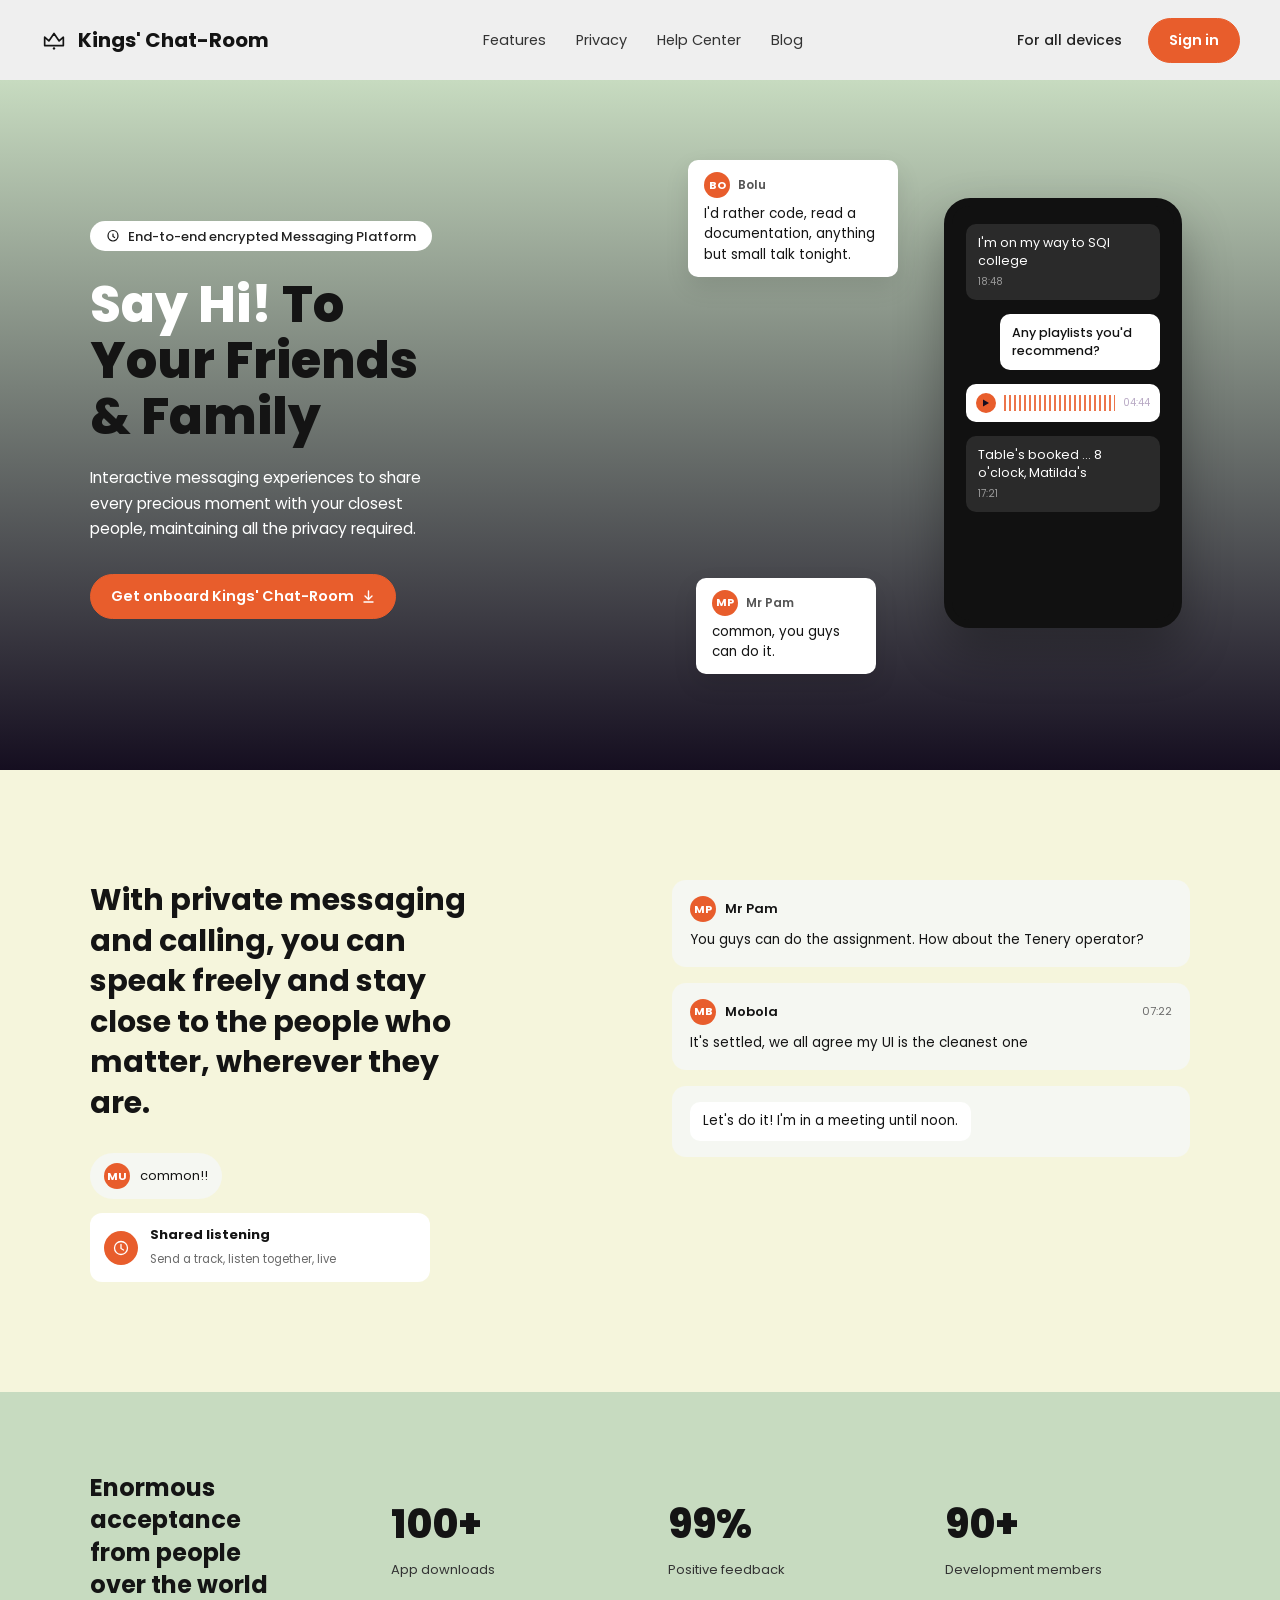
==== folder/public/index.html @ 9a1ed865 "posting" ====
<!DOCTYPE html>
<html lang="en">
<head>
<meta charset="UTF-8">
<meta name="viewport" content="width=device-width, initial-scale=1.0">
<title>Kings' Chat-Room</title>
<link rel="preconnect" href="https://fonts.googleapis.com">
<link href="https://fonts.googleapis.com/css2?family=Poppins:wght@400;500;600;700;800&display=swap" rel="stylesheet">
<link rel="stylesheet" href="style.css">
</head>
<body>

<nav>
  <div class="nav-top">
    <div class="logo">
      <svg width="28" height="28" viewBox="0 0 30 30" fill="none">
        <path d="M5 21L5 12L9.5 16L15 8L20.5 16L25 12L25 21H5Z" stroke="#141414" stroke-width="1.8" stroke-linejoin="round"/>
        <circle cx="15" cy="24" r="1.3" fill="#141414"/>
      </svg>
      <span>Kings' Chat-Room</span>
    </div>
    <div class="navlinks">
      <a href="#">Features</a>
      <a href="#">Privacy</a>
      <a href="#">Help Center</a>
      <a href="#">Blog</a>
    </div>
    <div class="navright">
      <span class="devices">For all devices</span>
      <a class="btn-gold nav-cta" href="#">Sign in</a>
      <button class="hamburger-btn" id="hamburgerBtn" aria-label="Toggle menu" aria-expanded="false" aria-controls="mobileMenu">
        <svg width="22" height="22" viewBox="0 0 22 22" fill="none">
          <path d="M3 6h16M3 11h16M3 16h16" stroke="#141414" stroke-width="1.8" stroke-linecap="round"/>
        </svg>
      </button>
    </div>
  </div>

  <div class="mobile-menu" id="mobileMenu">
    <a href="#">Features</a>
    <a href="#">Privacy</a>
    <a href="#">Help Center</a>
    <a href="#">Blog</a>
    <a class="btn-gold" href="signin.html">Sign in</a>
  </div>
</nav>

<section class="hero">
  <svg class="hero-crest" viewBox="0 0 200 200" fill="none">
    <path d="M40 130L40 70L70 100L100 40L130 100L160 70L160 130H40Z" stroke="#E0BE6E" stroke-width="2"/>
  </svg>
  <div class="wrap hero-grid">
    <div>
      <div class="eyebrow">
        <svg width="14" height="14" viewBox="0 0 14 14" fill="none"><path d="M7 1.5C4 1.5 2 4 2 7c0 3.5 3 5 5 5s5-1.5 5-5c0-3-2-5.5-5-5.5Z" stroke="#141414" stroke-width="1.2"/><path d="M7 5v2.5l1.6 1" stroke="#141414" stroke-width="1.2" stroke-linecap="round"/></svg>
        End-to-end encrypted Messaging Platform
      </div>
      <h1><em>Say Hi!</em> To Your Friends & Family</h1>
      <p style="color: #ffffff;">Interactive messaging experiences to share every precious moment with your closest people, maintaining all the privacy required.</p>
      <div class="hero-cta">
        <a class="btn-gold" href="signup.html">
          Get onboard Kings' Chat-Room
          <svg width="13" height="13" viewBox="0 0 13 13" fill="none"><path d="M6.5 1v8M3 6l3.5 3.5L10 6M2 12h9" stroke="#fff" stroke-width="1.4" stroke-linecap="round" stroke-linejoin="round"/></svg>
        </a>
      </div>
    </div>

    <div class="panel-stage">
      <div class="bubble b1">
        <div class="bubble-from"><span class="avatar-ring">BO</span> Bolu</div>
        I'd rather code, read a documentation, anything but small talk tonight.
      </div>

      <div class="phone">
        <div class="phone-msg">I'm on my way to SQI college<div class="phone-time">18:48</div></div>
        <div class="phone-msg self">Any playlists you'd recommend?</div>
        <div class="voice-row">
          <div class="play-dot"><svg width="8" height="8" viewBox="0 0 8 8"><path d="M1 0.5L7 4L1 7.5V0.5Z" fill="#150E20"/></svg></div>
          <div class="wave"></div>
          <span style="font-size:10px;color:#B8A9C4;">04:44</span>
        </div>
        <div class="phone-msg">Table's booked ... 8 o'clock, Matilda's<div class="phone-time">17:21</div></div>
      </div>

      <div class="bubble b4">
        <div class="bubble-from"><span class="avatar-ring">MP</span> Mr Pam</div>
        common, you guys can do it.
      </div>
    </div>
  </div>
</section>

<section class="strip">
  <div class="wrap strip-grid">
    <div>
      <h2>With private messaging and calling, you can speak freely and stay close to the people who matter, wherever they are.</h2>
      <div class="strip-mini">
        <span class="avatar-ring">MU</span> common!!
      </div>
      <div class="service-row" style="max-width:340px;">
        <div class="service-icon">
          <svg width="16" height="16" viewBox="0 0 16 16" fill="none"><circle cx="8" cy="8" r="6.5" stroke="#fff" stroke-width="1.3"/><path d="M8 4.5v4l2.5 1.5" stroke="#fff" stroke-width="1.3" stroke-linecap="round"/></svg>
        </div>
        <div class="service-text">
          <b>Shared listening</b>
          <span>Send a track, listen together, live</span>
        </div>
      </div>
    </div>

    <div class="card-stack">
      <div class="card">
        <div class="from">
          <div class="from-left"><span class="avatar-ring">MP</span> Mr Pam</div>
        </div>
        <p>You guys can do the assignment. How about the Tenery operator?</p>
      </div>
      <div class="card">
        <div class="from">
          <div class="from-left"><span class="avatar-ring">MB</span> Mobola</div>
          <span class="card-time from-time">07:22</span>
        </div>
        <p>It's settled, we all agree my UI is the cleanest one </p>
      </div>
      <div class="card self">
        <p>Let's do it! I'm in a meeting until noon.</p>
      </div>
    </div>
  </div>
</section>

<section class="stats">
  <div class="wrap stats-grid">
    <h3>Enormous acceptance from people over the world</h3>
    <div class="stat">
      <div class="stat-num">100+</div>
      <div class="stat-label">App downloads</div>
    </div>
    <div class="stat">
      <div class="stat-num">99%</div>
      <div class="stat-label">Positive feedback</div>
    </div>
    <div class="stat">
      <div class="stat-num">90+</div>
      <div class="stat-label">Development members</div>
    </div>
  </div>
</section>

<script src="script.js"></script>
</body>
</html>
---- folder/public/style.css ----
:root {
  --plum: #c7dbc0;
  --plum-deep: #150e20;
  --parchment: #ffffff;
  --parchment-dim: #f5f7f2;
  --gold: #e85d2c;
  --gold-bright: #f0754a;
  --ink: #141414;
  --lilac: #3a3a3a;
  --lilac-dim: #6b6b6b;
}
* {
  box-sizing: border-box;
}
body {
  margin: 0;
  padding: 0;
}
html {
  overflow-x: hidden;
  margin: 0;
  padding: 0;
}
body {
  font-family: "Poppins", Arial, sans-serif;
  color: var(--ink);
  background: var(--parchment);
  -webkit-font-smoothing: antialiased;
  overflow-x: hidden;
  padding-top: 80px;
}
h1{
    font-family: "Poppins", Arial, sans-serif;
}
h2{
    font-family: "Poppins", Arial, sans-serif;
}
h3{
  font-family: "Poppins", Arial, sans-serif;
}
.serif {
  font-family: "Poppins", Arial, sans-serif;
}
a {
  text-decoration: none;
  color: inherit;
}
img {
  display: block;
}
svg {
  display: block;
}

.wrap {
  max-width: 1180px;
  margin: 0 auto;
  padding: 0 40px;
}

/* Nav */
nav {
  background: #efefef;
  position: fixed;
  top: 0;
  left: 0;
  z-index: 1000;
  width: 100%;
}
.nav-top {
  display: flex;
  align-items: center;
  justify-content: space-between;
  height: 80px;
  padding: 0 40px;
}
.logo {
  display: flex;
  align-items: center;
  gap: 10px;
}
.logo span {
  font-size: 20px;
  font-weight: 700;
  color: var(--ink);
  letter-spacing: 0;
}
.navlinks {
  display: flex;
  gap: 30px;
}
.navlinks a {
  font-size: 14.5px;
  color: #333;
  transition: color 0.15s;
}
.navlinks a:hover {
  color: var(--gold);
}
.navright {
  display: flex;
  align-items: center;
  gap: 26px;
}
.navright .devices {
  font-size: 14px;
  color: #222;
  font-weight: 500;
}
.btn-gold {
  display: inline-flex;
  align-items: center;
  gap: 8px;
  background: var(--gold);
  color: #fff;
  padding: 11px 20px;
  border-radius: 24px;
  font-weight: 600;
  font-size: 14.5px;
  border: 1px solid var(--gold);
}
.btn-gold:hover {
  background: var(--gold-bright);
}

.hamburger-btn {
  display: none;
  align-items: center;
  justify-content: center;
  width: 38px;
  height: 38px;
  background: transparent;
  border: none;
  padding: 0;
  cursor: pointer;
}

.mobile-menu {
  display: none;
  flex-direction: column;
  background: #efefef;
  padding: 4px 40px 20px;
}
.mobile-menu.open {
  display: flex;
}
.mobile-menu a {
  padding: 13px 2px;
  font-size: 15px;
  color: #222;
  border-bottom: 1px solid rgba(0, 0, 0, 0.08);
}
.mobile-menu .btn-gold {
  margin-top: 14px;
  justify-content: center;
}

/* HERO */
.hero {
  background: linear-gradient(180deg, var(--plum) 0%, var(--plum-deep) 100%);
  position: relative;
  overflow: hidden;
  padding: 80px 0 90px;
}
.hero-crest {
  display: none;
}
.hero-grid {
  display: grid;
  grid-template-columns: 1fr 1fr;
  gap: 40px;
  align-items: center;
  position: relative;
  z-index: 1;
}
.eyebrow {
  display: inline-flex;
  align-items: center;
  gap: 8px;
  background: #fff;
  color: #222;
  padding: 8px 16px;
  border-radius: 20px;
  font-size: 13px;
  line-height: 1;
  margin-bottom: 26px;
  font-weight: 500;
  white-space: nowrap;
}
.eyebrow svg {
  flex: none;
}
.hero h1 {
  color: var(--ink);
  font-size: 50px;
  line-height: 1.12;
  font-weight: 800;
  margin: 0 0 20px;
  max-width: 10ch;
}
.hero h1 em {
  font-style: normal;
  color: #fff;
}
.hero p {
  color: #2c2c2c;
  font-size: 15.5px;
  line-height: 1.65;
  max-width: 40ch;
  margin: 0 0 32px;
}
.hero-cta {
  display: flex;
  align-items: center;
  gap: 20px;
}
.link-ghost {
  font-size: 14.5px;
  color: #333;
  border-bottom: 1px solid #999;
  padding-bottom: 2px;
}

/* CHAT PANEL */
.panel-stage {
  position: relative;
  height: 520px;
}
.bubble {
  position: absolute;
  background: #fff;
  border-radius: 10px;
  padding: 12px 16px;
  font-size: 13.5px;
  line-height: 1.5;
  color: var(--ink);
  box-shadow: 0 10px 24px rgba(0, 0, 0, 0.1);
  max-width: 230px;
}
.bubble-from {
  display: flex;
  align-items: center;
  gap: 8px;
  margin-bottom: 6px;
  font-size: 12px;
  color: #555;
  font-weight: 600;
}
.avatar-ring {
  width: 26px;
  height: 26px;
  border-radius: 50%;
  background: var(--gold);
  color: #fff;
  display: flex;
  align-items: center;
  justify-content: center;
  font-size: 11px;
  font-weight: 700;
  font-family: "Poppins", sans-serif;
  flex: none;
}
.b1 {
  top: 0;
  left: 28px;
  width: 210px;
}
.b2 {
  top: 96px;
  left: 0;
}
.b3 {
  top: 96px;
  left: 0;
}

.phone {
  position: absolute;
  right: 8px;
  top: 38px;
  width: 238px;
  height: 430px;
  background: #111;
  border: 8px solid #111;
  border-radius: 26px;
  padding: 18px 14px;
  box-shadow: 0 24px 50px rgba(0, 0, 0, 0.3);
}
.phone-msg {
  background: #2a2a2a;
  color: #fff;
  border-radius: 10px;
  padding: 10px 12px;
  font-size: 12.5px;
  margin-bottom: 14px;
}
.phone-msg.self {
  background: #fff;
  color: #111;
  font-weight: 500;
  margin-left: 34px;
}
.phone-time {
  font-size: 10px;
  color: #999;
  margin-top: 4px;
}
.voice-row {
  display: flex;
  align-items: center;
  gap: 8px;
  background: #fff;
  border-radius: 10px;
  padding: 9px 10px;
  margin-bottom: 14px;
}
.play-dot {
  width: 20px;
  height: 20px;
  border-radius: 50%;
  background: var(--gold);
  flex: none;
  display: flex;
  align-items: center;
  justify-content: center;
}
.wave {
  flex: 1;
  height: 16px;
  background: repeating-linear-gradient(
    90deg,
    var(--gold) 0 2px,
    transparent 2px 5px
  );
  opacity: 0.85;
}

.b4 {
  bottom: 6px;
  left: 36px;
  width: 180px;
}

/* STRIP */
.strip {
  background: beige;
  padding: 110px 0;
}
.strip-grid {
  display: grid;
  grid-template-columns: 1fr 1fr;
  gap: 64px;
  align-items: start;
}
.strip h2 {
  font-size: 30px;
  line-height: 1.35;
  font-weight: 700;
  color: var(--ink);
  margin: 0 0 30px;
  max-width: 20ch;
}
.strip-mini {
  display: inline-flex;
  align-items: center;
  gap: 10px;
  background: var(--parchment-dim);
  padding: 10px 14px;
  border-radius: 24px;
  font-size: 13px;
}

.card-stack {
  display: flex;
  flex-direction: column;
  gap: 16px;
}
.card {
  background: var(--parchment-dim);
  border-radius: 14px;
  padding: 16px 18px;
}
.card .from {
  display: flex;
  align-items: center;
  justify-content: space-between;
  margin-bottom: 8px;
}
.card .from-left {
  display: flex;
  align-items: center;
  gap: 9px;
  font-size: 13px;
  font-weight: 600;
}
.card .from-time {
  font-size: 11px;
  color: var(--lilac-dim);
}
.card p {
  margin: 0;
  font-size: 13.5px;
  line-height: 1.55;
  color: var(--ink);
}
.card p + p {
  margin-top: 10px;
}
.card.self p {
  background: #fff;
  color: var(--ink);
  display: inline-block;
  padding: 9px 13px;
  border-radius: 10px;
}

.service-row {
  display: flex;
  align-items: center;
  gap: 12px;
  background: #fff;
  border-radius: 12px;
  padding: 12px 14px;
  margin-top: 14px;
}
.service-icon {
  width: 34px;
  height: 34px;
  border-radius: 50%;
  background: var(--gold);
  display: flex;
  align-items: center;
  justify-content: center;
  flex: none;
}
.service-text b {
  display: block;
  color: var(--ink);
  font-size: 13px;
}
.service-text span {
  font-size: 11.5px;
  color: var(--lilac-dim);
}

/* STATS */
.stats {
  background: var(--plum);
  padding: 80px 0;
}
.stats-grid {
  display: grid;
  grid-template-columns: 1.1fr 1fr 1fr 1fr;
  gap: 32px;
  align-items: center;
}
.stats h3 {
  color: var(--ink);
  font-size: 24px;
  line-height: 1.35;
  font-weight: 700;
  margin: 0;
  max-width: 14ch;
}
.stat-num {
  font-family: "Poppins", sans-serif;
  font-size: 40px;
  color: var(--ink);
  font-weight: 800;
}
.stat-label {
  font-size: 13px;
  color: #333;
  margin-top: 6px;
}

@media (max-width: 880px) {
  .wrap {
    padding: 0 24px;
  }
  .nav-top {
    padding: 0 20px;
  }
  .navlinks {
    display: none;
  }
  .navright {
    gap: 14px;
  }
  .navright .devices {
    display: none;
  }
  .navright .nav-cta {
    display: none;
  }
  .hamburger-btn {
    display: flex;
  }
  .mobile-menu {
    padding: 4px 20px 18px;
  }
  .hero {
    padding: 56px 0 64px;
  }
  .hero-grid {
    grid-template-columns: 1fr;
    gap: 36px;
  }
  .strip-grid {
    grid-template-columns: 1fr;
    gap: 16px;
  }
  .hero h1 {
    font-size: 38px;
    max-width: 11ch;
  }
  .hero p {
    max-width: none;
  }
  .strip {
    padding: 64px 0;
  }
  .strip h2 {
    font-size: 26px;
    max-width: none;
  }
  .panel-stage {
    position: static;
    height: auto;
    display: flex;
    flex-direction: column;
    align-items: center;
    gap: 18px;
    margin-top: 36px;
  }
  .bubble {
    position: static;
    width: 100%;
    max-width: 320px;
  }
  .bubble.b1{
    align-self: flex-start;
  }
  .bubble.b4 {
    align-self: flex-start;
  }
  .phone {
    position: static;
    width: 220px;
    height: 396px;
    flex: none;
  }

  .stats {
    padding: 56px 0;
  }
  .stats-grid {
    grid-template-columns: 1fr 1fr;
    row-gap: 36px;
    column-gap: 24px;
  }
  .stats h3 {
    grid-column: 1 / -1;
    max-width: none;
    font-size: 22px;
    text-align: center;
  }
  .stat {
    text-align: center;
  }
  .stat:nth-child(4) {
    grid-column: 1 / -1;
    display: flex;
    flex-direction: column;
    align-items: center;
    text-align: center;
    margin-top: 4px;
  }
}

@media (max-width: 520px) {
  .wrap {
    padding: 0 20px;
  }
  .nav-top {
    padding: 0 16px;
  }
  .logo {
    flex: 1;
    min-width: 0;
  }
  .logo span {
    font-size: 17px;
    white-space: nowrap;
    overflow: hidden;
    text-overflow: ellipsis;
  }
  .btn-gold {
    padding: 10px 16px;
    font-size: 13.5px;
  }
  .hero {
    padding: 44px 0 52px;
  }
  .hero h1 {
    font-size: 32px;
    max-width: none;
  }
  .eyebrow {
    font-size: 11.5px;
    gap: 6px;
    padding: 7px 13px;
  }
  .eyebrow svg {
    width: 12px;
    height: 12px;
  }
  .hero-cta {
    flex-wrap: wrap;
  }
  .hero-cta .btn-gold {
    width: 100%;
    justify-content: center;
  }
  .bubble {
    max-width: 100%;
    font-size: 13px;
  }
  .phone {
    width: 190px;
    height: 344px;
    padding: 14px 11px;
  }
  .phone-msg {
    font-size: 11.5px;
    padding: 8px 10px;
    margin-bottom: 11px;
  }
  .strip h2 {
    font-size: 23px;
  }
  .card {
    padding: 14px 15px;
  }
  .stats h3 {
    font-size: 21px;
  }
  .stat-num {
    font-size: 34px;
  }
}
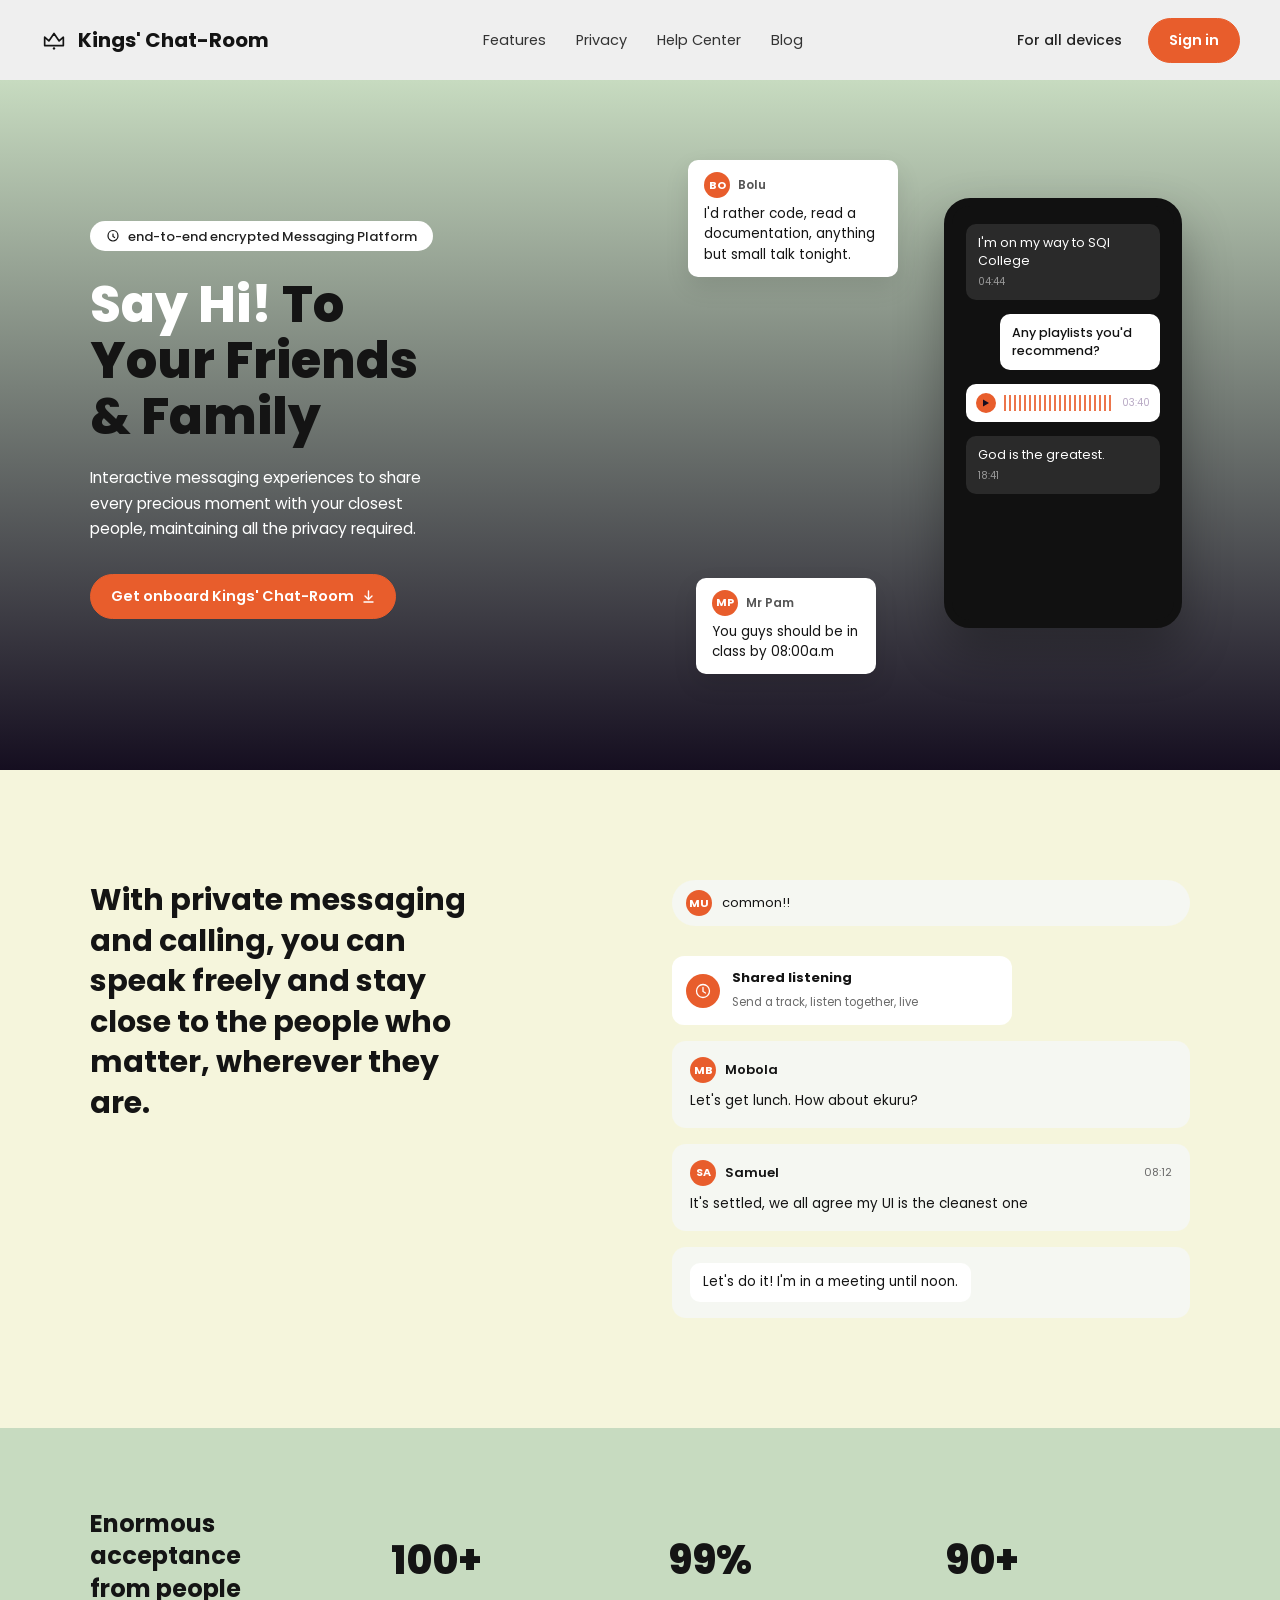
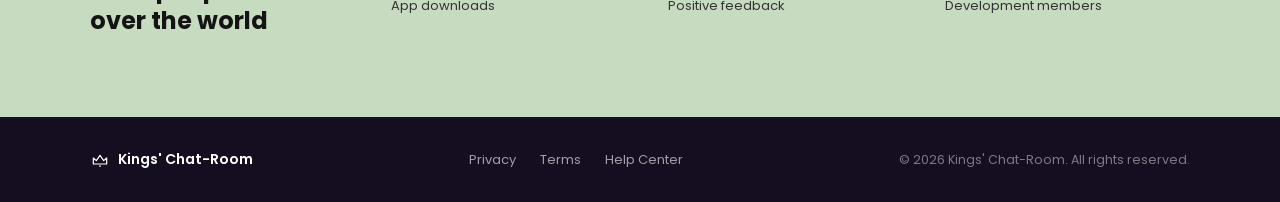
==== commit 4d993303: "update" ====
--- a/folder/public/index.html
+++ b/folder/public/index.html
@@ -27,7 +27,7 @@
     </div>
     <div class="navright">
       <span class="devices">For all devices</span>
-      <a class="btn-gold nav-cta" href="#">Sign in</a>
+      <a class="btn-gold nav-cta" href="signin.html">Sign in</a>
       <button class="hamburger-btn" id="hamburgerBtn" aria-label="Toggle menu" aria-expanded="false" aria-controls="mobileMenu">
         <svg width="22" height="22" viewBox="0 0 22 22" fill="none">
           <path d="M3 6h16M3 11h16M3 16h16" stroke="#141414" stroke-width="1.8" stroke-linecap="round"/>
@@ -53,7 +53,7 @@
     <div>
       <div class="eyebrow">
         <svg width="14" height="14" viewBox="0 0 14 14" fill="none"><path d="M7 1.5C4 1.5 2 4 2 7c0 3.5 3 5 5 5s5-1.5 5-5c0-3-2-5.5-5-5.5Z" stroke="#141414" stroke-width="1.2"/><path d="M7 5v2.5l1.6 1" stroke="#141414" stroke-width="1.2" stroke-linecap="round"/></svg>
-        End-to-end encrypted Messaging Platform
+        end-to-end encrypted Messaging Platform
       </div>
       <h1><em>Say Hi!</em> To Your Friends & Family</h1>
       <p style="color: #ffffff;">Interactive messaging experiences to share every precious moment with your closest people, maintaining all the privacy required.</p>
@@ -72,19 +72,19 @@
       </div>
 
       <div class="phone">
-        <div class="phone-msg">I'm on my way to SQI college<div class="phone-time">18:48</div></div>
+        <div class="phone-msg">I'm on my way to SQI College<div class="phone-time">04:44</div></div>
         <div class="phone-msg self">Any playlists you'd recommend?</div>
         <div class="voice-row">
           <div class="play-dot"><svg width="8" height="8" viewBox="0 0 8 8"><path d="M1 0.5L7 4L1 7.5V0.5Z" fill="#150E20"/></svg></div>
           <div class="wave"></div>
-          <span style="font-size:10px;color:#B8A9C4;">04:44</span>
+          <span style="font-size:10px;color:#B8A9C4;">03:40</span>
         </div>
-        <div class="phone-msg">Table's booked ... 8 o'clock, Matilda's<div class="phone-time">17:21</div></div>
+        <div class="phone-msg">God is the greatest.<div class="phone-time">18:41</div></div>
       </div>
 
       <div class="bubble b4">
         <div class="bubble-from"><span class="avatar-ring">MP</span> Mr Pam</div>
-        common, you guys can do it.
+        You guys should be in class by 08:00a.m
       </div>
     </div>
   </div>
@@ -94,36 +94,41 @@
   <div class="wrap strip-grid">
     <div>
       <h2>With private messaging and calling, you can speak freely and stay close to the people who matter, wherever they are.</h2>
-      <div class="strip-mini">
-        <span class="avatar-ring">MU</span> common!!
-      </div>
-      <div class="service-row" style="max-width:340px;">
-        <div class="service-icon">
-          <svg width="16" height="16" viewBox="0 0 16 16" fill="none"><circle cx="8" cy="8" r="6.5" stroke="#fff" stroke-width="1.3"/><path d="M8 4.5v4l2.5 1.5" stroke="#fff" stroke-width="1.3" stroke-linecap="round"/></svg>
-        </div>
-        <div class="service-text">
-          <b>Shared listening</b>
-          <span>Send a track, listen together, live</span>
-        </div>
-      </div>
     </div>
 
-    <div class="card-stack">
-      <div class="card">
-        <div class="from">
-          <div class="from-left"><span class="avatar-ring">MP</span> Mr Pam</div>
+    <div class="strip-phone">
+      <div class="strip-phone-screen">
+        <div class="strip-mini">
+          <span class="avatar-ring">MU</span> common!!
         </div>
-        <p>You guys can do the assignment. How about the Tenery operator?</p>
-      </div>
-      <div class="card">
-        <div class="from">
-          <div class="from-left"><span class="avatar-ring">MB</span> Mobola</div>
-          <span class="card-time from-time">07:22</span>
+        <div class="service-row" style="max-width:340px;">
+          <div class="service-icon">
+            <svg width="16" height="16" viewBox="0 0 16 16" fill="none"><circle cx="8" cy="8" r="6.5" stroke="#fff" stroke-width="1.3"/><path d="M8 4.5v4l2.5 1.5" stroke="#fff" stroke-width="1.3" stroke-linecap="round"/></svg>
+          </div>
+          <div class="service-text">
+            <b>Shared listening</b>
+            <span>Send a track, listen together, live</span>
+          </div>
         </div>
-        <p>It's settled, we all agree my UI is the cleanest one </p>
-      </div>
-      <div class="card self">
-        <p>Let's do it! I'm in a meeting until noon.</p>
+
+        <div class="card-stack">
+          <div class="card">
+            <div class="from">
+              <div class="from-left"><span class="avatar-ring">MB</span> Mobola</div>
+            </div>
+            <p>Let's get lunch. How about ekuru?</p>
+          </div>
+          <div class="card">
+            <div class="from">
+              <div class="from-left"><span class="avatar-ring">SA</span> Samuel</div>
+              <span class="card-time from-time">08:12</span>
+            </div>
+            <p>It's settled, we all agree my UI is the cleanest one </p>
+          </div>
+          <div class="card self">
+            <p>Let's do it! I'm in a meeting until noon.</p>
+          </div>
+        </div>
       </div>
     </div>
   </div>
@@ -147,6 +152,45 @@
   </div>
 </section>
 
-<script src="script.js"></script>
+<footer class="site-footer">
+  <div class="wrap footer-inner">
+    <div class="footer-brand">
+      <svg width="20" height="20" viewBox="0 0 30 30" fill="none">
+        <path d="M5 21L5 12L9.5 16L15 8L20.5 16L25 12L25 21H5Z" stroke="#fff" stroke-width="1.8" stroke-linejoin="round"/>
+        <circle cx="15" cy="24" r="1.3" fill="#fff"/>
+      </svg>
+      Kings' Chat-Room
+    </div>
+    <div class="footer-links">
+      <a href="#">Privacy</a>
+      <a href="#">Terms</a>
+      <a href="#">Help Center</a>
+    </div>
+    <p class="footer-copyright">© 2026 Kings' Chat-Room. All rights reserved.</p>
+  </div>
+</footer>
+
+<script>
+document.addEventListener('DOMContentLoaded', function () {
+  var btn = document.getElementById('hamburgerBtn');
+  var menu = document.getElementById('mobileMenu');
+  if (!btn || !menu) return;
+
+  btn.addEventListener('click', function () {
+    var isOpen = menu.classList.toggle('open');
+    btn.setAttribute('aria-expanded', String(isOpen));
+    btn.classList.toggle('open', isOpen);
+  });
+
+  menu.querySelectorAll('a').forEach(function (link) {
+    link.addEventListener('click', function () {
+      menu.classList.remove('open');
+      btn.setAttribute('aria-expanded', 'false');
+      btn.classList.remove('open');
+    });
+  });
+});
+
+</script>
 </body>
 </html>
--- a/folder/public/style.css
+++ b/folder/public/style.css
@@ -58,7 +58,6 @@
   padding: 0 40px;
 }
 
-/* Nav */
 nav {
   background: #efefef;
   position: fixed;
@@ -155,7 +154,6 @@
   justify-content: center;
 }
 
-/* HERO */
 .hero {
   background: linear-gradient(180deg, var(--plum) 0%, var(--plum-deep) 100%);
   position: relative;
@@ -221,7 +219,6 @@
   padding-bottom: 2px;
 }
 
-/* CHAT PANEL */
 .panel-stage {
   position: relative;
   height: 520px;
@@ -341,7 +338,6 @@
   width: 180px;
 }
 
-/* STRIP */
 .strip {
   background: beige;
   padding: 110px 0;
@@ -375,6 +371,17 @@
   flex-direction: column;
   gap: 16px;
 }
+.strip-phone {
+  display: flex;
+  justify-content: center;
+  position: relative;
+}
+.strip-phone-screen {
+  display: flex;
+  flex-direction: column;
+  gap: 16px;
+  width: 100%;
+}
 .card {
   background: var(--parchment-dim);
   border-radius: 14px;
@@ -443,7 +450,6 @@
   color: var(--lilac-dim);
 }
 
-/* STATS */
 .stats {
   background: var(--plum);
   padding: 80px 0;
@@ -474,6 +480,43 @@
   margin-top: 6px;
 }
 
+.site-footer {
+  background: var(--plum-deep);
+  padding: 32px 0;
+}
+.footer-inner {
+  display: flex;
+  align-items: center;
+  justify-content: space-between;
+  flex-wrap: wrap;
+  gap: 18px;
+}
+.footer-brand {
+  display: flex;
+  align-items: center;
+  gap: 8px;
+  color: #fff;
+  font-weight: 600;
+  font-size: 14px;
+}
+.footer-links {
+  display: flex;
+  gap: 24px;
+}
+.footer-links a {
+  color: rgba(255, 255, 255, 0.6);
+  font-size: 13px;
+  text-decoration: none;
+}
+.footer-links a:hover {
+  color: #fff;
+}
+.footer-copyright {
+  color: rgba(255, 255, 255, 0.45);
+  font-size: 12.5px;
+  margin: 0;
+}
+
 @media (max-width: 880px) {
   .wrap {
     padding: 0 24px;
@@ -509,6 +552,50 @@
   .strip-grid {
     grid-template-columns: 1fr;
     gap: 16px;
+  }
+  .strip-phone-screen {
+    background: #F3EFD9;
+    border: 10px solid var(--plum-deep);
+    border-radius: 34px;
+    padding: 32px 16px 24px;
+    max-width: 300px;
+    margin: 0 auto;
+    box-shadow: 0 30px 60px rgba(0, 0, 0, 0.28);
+    position: relative;
+  }
+  .strip-phone-screen::before {
+    content: "";
+    position: absolute;
+    top: 13px;
+    left: 50%;
+    transform: translateX(-50%);
+    width: 56px;
+    height: 5px;
+    border-radius: 3px;
+    background: var(--plum-deep);
+  }
+  .strip-phone::before,
+  .strip-phone::after {
+    content: "";
+    position: absolute;
+    background: var(--plum-deep);
+    border-radius: 2px;
+  }
+  .strip-phone::before {
+    left: calc(50% - 160px);
+    top: 90px;
+    width: 3px;
+    height: 46px;
+  }
+  .strip-phone::after {
+    right: calc(50% - 160px);
+    top: 70px;
+    width: 3px;
+    height: 32px;
+  }
+  .footer-inner {
+    flex-direction: column;
+    text-align: center;
   }
   .hero h1 {
     font-size: 38px;
